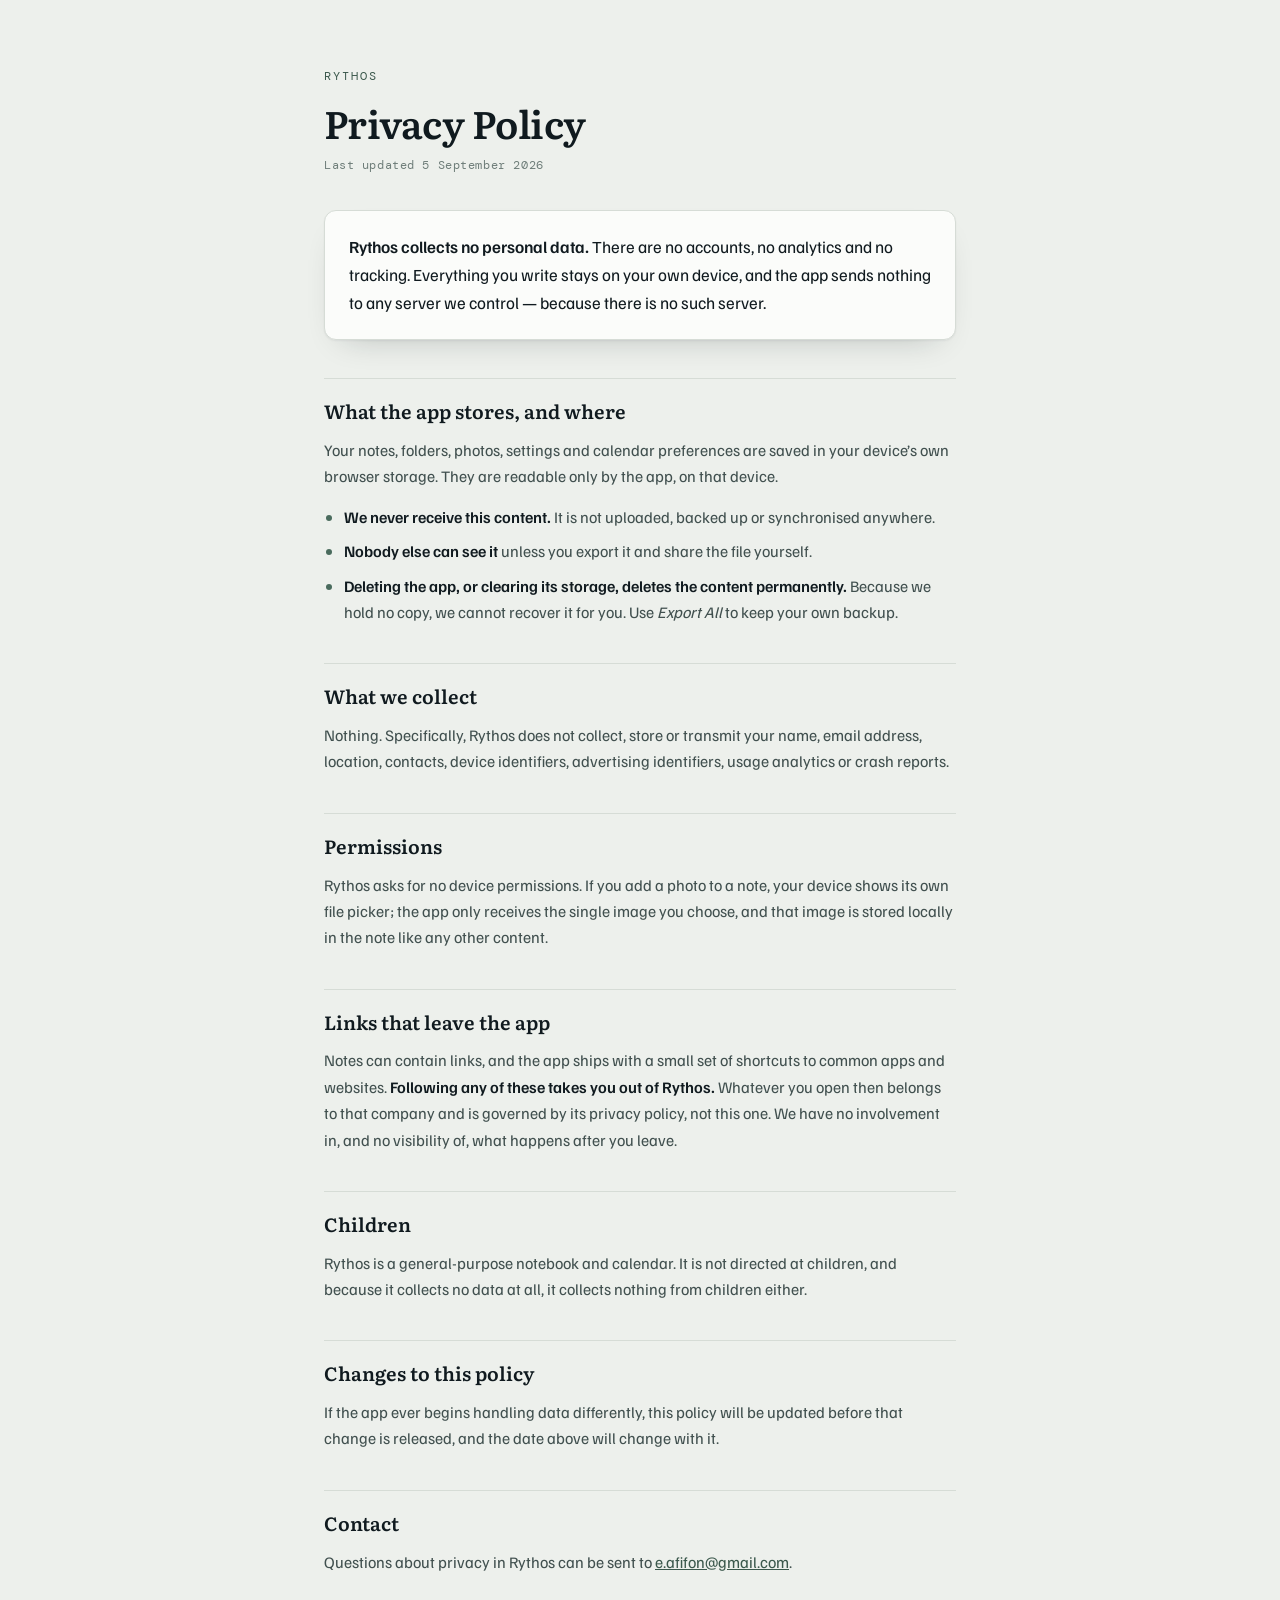
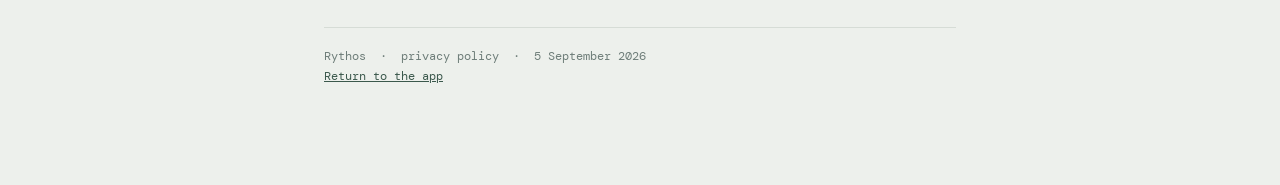
==== privacy.html @ e5c8c30f "Item 7: privacy policy and store screenshots Privacy policy published at /privacy.html, written from" ====
<!DOCTYPE html>
<html lang="en">
<head>
<meta charset="UTF-8">
<meta name="viewport" content="width=device-width, initial-scale=1">
<title>Rythos — Privacy Policy</title>
<meta name="description" content="Privacy policy for Rythos. The app collects no data and transmits nothing to any server.">
<meta name="theme-color" content="#EDF0EC" media="(prefers-color-scheme: light)">
<meta name="theme-color" content="#101A1F" media="(prefers-color-scheme: dark)">
<style>
  @font-face { font-family:'Familjen Grotesk'; src:url('vendor/fonts/familjen-grotesk-var.woff2') format('woff2');
               font-weight:400 700; font-display:swap; }
  @font-face { font-family:'Literata'; src:url('vendor/fonts/literata-var.woff2') format('woff2');
               font-weight:400 700; font-display:swap; }
  @font-face { font-family:'DM Mono'; src:url('vendor/fonts/dm-mono-400.woff2') format('woff2');
               font-weight:400; font-display:swap; }

  :root{
    --paper:#EDF0EC; --sheet:#FBFCFA; --ink:#101A1F; --ink-2:#41504F; --ink-3:#6E7D79;
    --rule:#D6DCD6; --sage:#4A6B5D; --sage-2:#3B584C;
    --shadow:0 1px 2px rgba(16,26,31,.05),0 14px 34px -20px rgba(16,26,31,.30);
  }
  @media (prefers-color-scheme:dark){ :root:not([data-theme="light"]){
    --paper:#0D1417; --sheet:#141D21; --ink:#E6EDE9; --ink-2:#A5B3AE; --ink-3:#7B8B86;
    --rule:#26343A; --sage:#7FB49C; --sage-2:#96C6B0;
    --shadow:0 1px 2px rgba(0,0,0,.34),0 14px 34px -20px rgba(0,0,0,.66);
  }}

  *{box-sizing:border-box}
  body{margin:0;background:var(--paper);color:var(--ink);
       font-family:'Familjen Grotesk',system-ui,sans-serif;font-size:16px;line-height:1.65;
       -webkit-font-smoothing:antialiased}
  .wrap{max-width:720px;margin:0 auto;padding:clamp(28px,6vw,68px) clamp(20px,5vw,44px) 88px}

  .eyebrow{font-family:'DM Mono',monospace;font-size:11.5px;letter-spacing:.17em;
           text-transform:uppercase;color:var(--sage-2);margin:0 0 14px}
  h1{font-family:'Literata',Georgia,serif;font-weight:600;font-size:clamp(1.8rem,5vw,2.4rem);
     line-height:1.15;letter-spacing:-.014em;margin:0 0 12px}
  .updated{font-family:'DM Mono',monospace;font-size:11.5px;color:var(--ink-3);
           letter-spacing:.05em;margin:0 0 34px}

  .headline{background:var(--sheet);border:1px solid var(--rule);border-radius:12px;
            padding:22px 24px;margin:0 0 34px;box-shadow:var(--shadow)}
  .headline p{margin:0;font-size:1.06rem;color:var(--ink)}

  h2{font-family:'Literata',Georgia,serif;font-weight:600;font-size:1.2rem;
     margin:38px 0 10px;padding-top:16px;border-top:1px solid var(--rule)}
  p{margin:0 0 .9em;color:var(--ink-2)}
  p strong,li strong{color:var(--ink);font-weight:600}
  ul{padding-left:0;list-style:none;margin:0 0 1em}
  li{position:relative;padding-left:20px;margin:.5em 0;color:var(--ink-2)}
  li::before{content:"";position:absolute;left:2px;top:.68em;width:6px;height:6px;
             background:var(--sage);border-radius:50%}
  a{color:var(--sage-2)}
  .foot{margin-top:52px;padding-top:18px;border-top:1px solid var(--rule);
        font-family:'DM Mono',monospace;font-size:12px;color:var(--ink-3);line-height:1.7}
</style>
</head>
<body>
<div class="wrap">

<p class="eyebrow">Rythos</p>
<h1>Privacy Policy</h1>
<p class="updated">Last updated 5 September 2026</p>

<div class="headline">
  <p><strong>Rythos collects no personal data.</strong> There are no accounts, no analytics and no tracking. Everything you write stays on your own device, and the app sends nothing to any server we control &mdash; because there is no such server.</p>
</div>

<h2>What the app stores, and where</h2>
<p>Your notes, folders, photos, settings and calendar preferences are saved in your device&rsquo;s own browser storage. They are readable only by the app, on that device.</p>
<ul>
  <li><strong>We never receive this content.</strong> It is not uploaded, backed up or synchronised anywhere.</li>
  <li><strong>Nobody else can see it</strong> unless you export it and share the file yourself.</li>
  <li><strong>Deleting the app, or clearing its storage, deletes the content permanently.</strong> Because we hold no copy, we cannot recover it for you. Use <em>Export All</em> to keep your own backup.</li>
</ul>

<h2>What we collect</h2>
<p>Nothing. Specifically, Rythos does not collect, store or transmit your name, email address, location, contacts, device identifiers, advertising identifiers, usage analytics or crash reports.</p>

<h2>Permissions</h2>
<p>Rythos asks for no device permissions. If you add a photo to a note, your device shows its own file picker; the app only receives the single image you choose, and that image is stored locally in the note like any other content.</p>

<h2>Links that leave the app</h2>
<p>Notes can contain links, and the app ships with a small set of shortcuts to common apps and websites. <strong>Following any of these takes you out of Rythos.</strong> Whatever you open then belongs to that company and is governed by its privacy policy, not this one. We have no involvement in, and no visibility of, what happens after you leave.</p>

<h2>Children</h2>
<p>Rythos is a general-purpose notebook and calendar. It is not directed at children, and because it collects no data at all, it collects nothing from children either.</p>

<h2>Changes to this policy</h2>
<p>If the app ever begins handling data differently, this policy will be updated before that change is released, and the date above will change with it.</p>

<h2>Contact</h2>
<p>Questions about privacy in Rythos can be sent to <a href="mailto:e.afifon@gmail.com">e.afifon@gmail.com</a>.</p>

<p class="foot">
  Rythos &nbsp;&middot;&nbsp; privacy policy &nbsp;&middot;&nbsp; 5 September 2026<br />
  <a href="./">Return to the app</a>
</p>

</div>
</body>
</html>
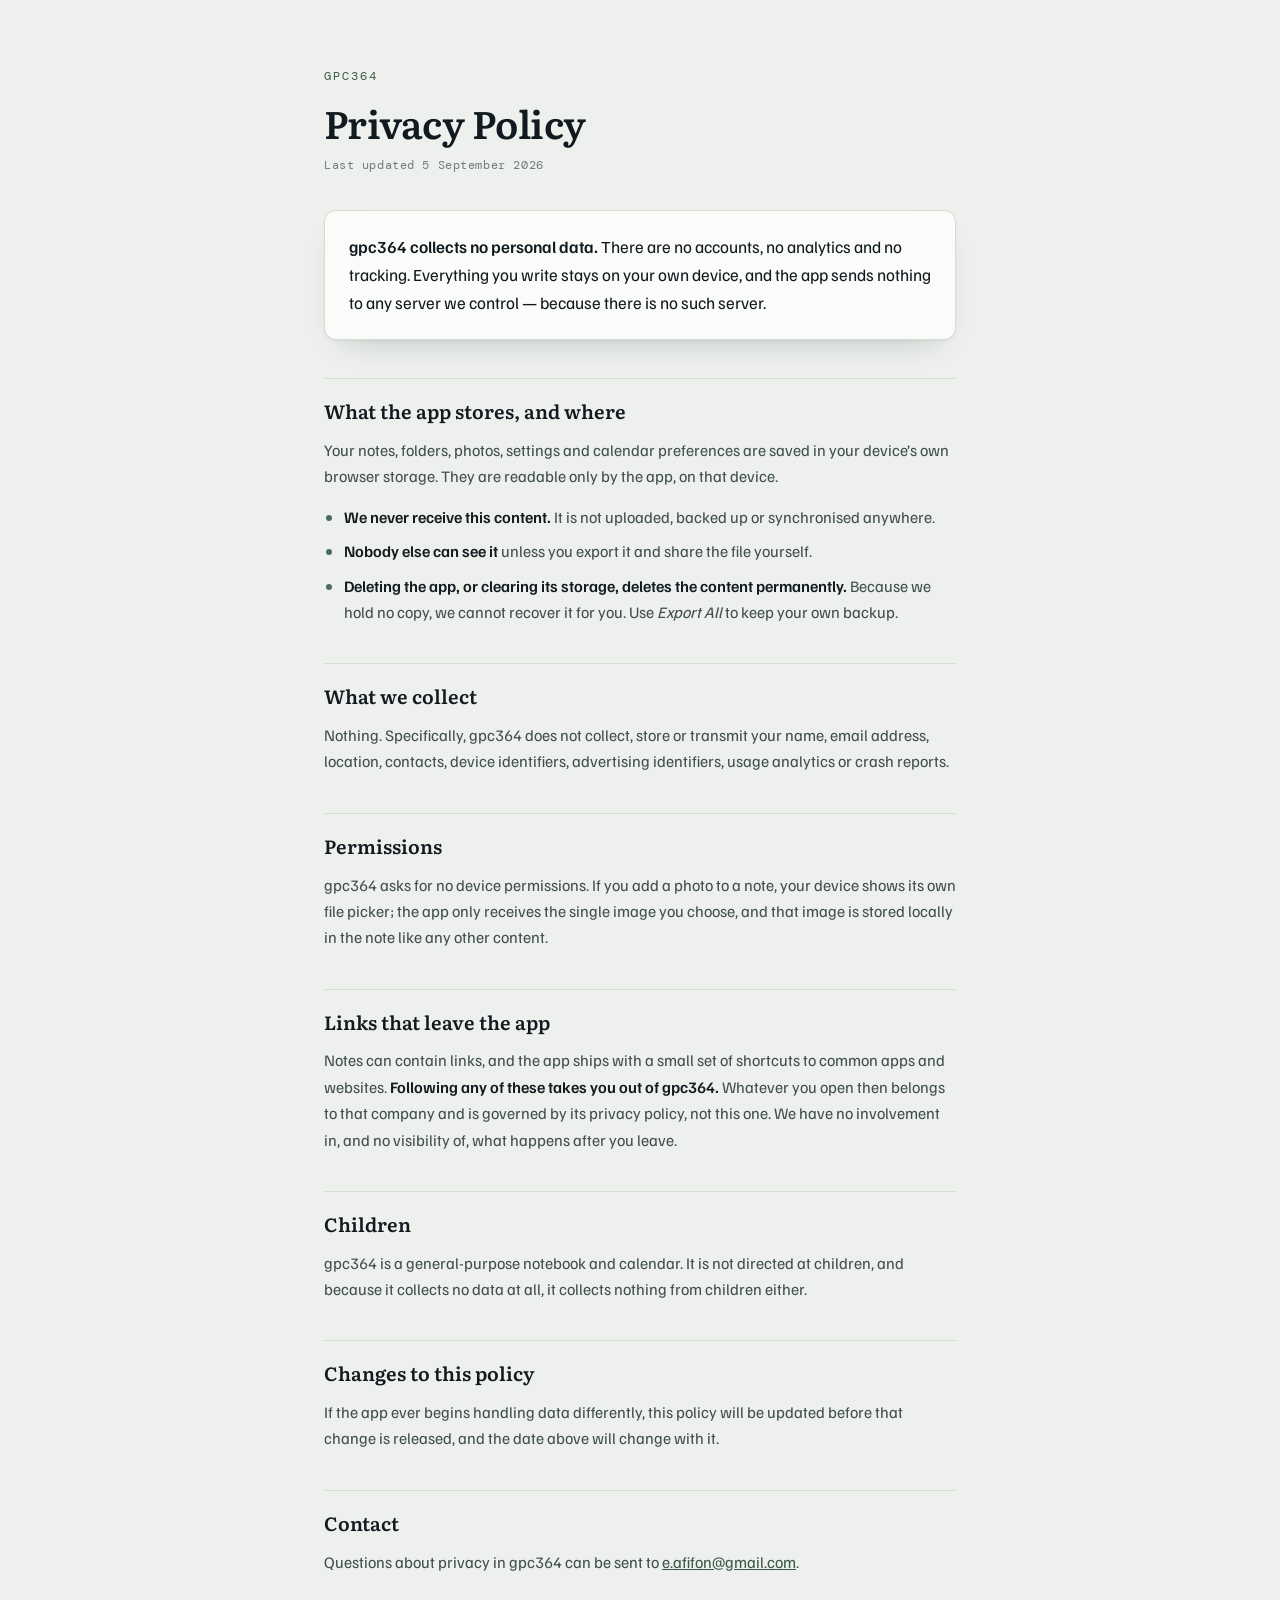
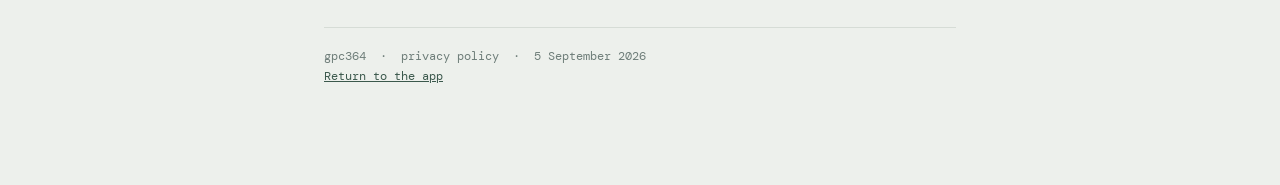
==== commit b23373c5: "Rename the app to gpc364 The name shown to people changes: the page title, the web manifest, the And" ====
--- a/privacy.html
+++ b/privacy.html
@@ -3,8 +3,8 @@
 <head>
 <meta charset="UTF-8">
 <meta name="viewport" content="width=device-width, initial-scale=1">
-<title>Rythos — Privacy Policy</title>
-<meta name="description" content="Privacy policy for Rythos. The app collects no data and transmits nothing to any server.">
+<title>gpc364 — Privacy Policy</title>
+<meta name="description" content="Privacy policy for gpc364. The app collects no data and transmits nothing to any server.">
 <meta name="theme-color" content="#EDF0EC" media="(prefers-color-scheme: light)">
 <meta name="theme-color" content="#101A1F" media="(prefers-color-scheme: dark)">
 <style>
@@ -59,12 +59,12 @@
 <body>
 <div class="wrap">
 
-<p class="eyebrow">Rythos</p>
+<p class="eyebrow">gpc364</p>
 <h1>Privacy Policy</h1>
 <p class="updated">Last updated 5 September 2026</p>
 
 <div class="headline">
-  <p><strong>Rythos collects no personal data.</strong> There are no accounts, no analytics and no tracking. Everything you write stays on your own device, and the app sends nothing to any server we control &mdash; because there is no such server.</p>
+  <p><strong>gpc364 collects no personal data.</strong> There are no accounts, no analytics and no tracking. Everything you write stays on your own device, and the app sends nothing to any server we control &mdash; because there is no such server.</p>
 </div>
 
 <h2>What the app stores, and where</h2>
@@ -76,25 +76,25 @@
 </ul>
 
 <h2>What we collect</h2>
-<p>Nothing. Specifically, Rythos does not collect, store or transmit your name, email address, location, contacts, device identifiers, advertising identifiers, usage analytics or crash reports.</p>
+<p>Nothing. Specifically, gpc364 does not collect, store or transmit your name, email address, location, contacts, device identifiers, advertising identifiers, usage analytics or crash reports.</p>
 
 <h2>Permissions</h2>
-<p>Rythos asks for no device permissions. If you add a photo to a note, your device shows its own file picker; the app only receives the single image you choose, and that image is stored locally in the note like any other content.</p>
+<p>gpc364 asks for no device permissions. If you add a photo to a note, your device shows its own file picker; the app only receives the single image you choose, and that image is stored locally in the note like any other content.</p>
 
 <h2>Links that leave the app</h2>
-<p>Notes can contain links, and the app ships with a small set of shortcuts to common apps and websites. <strong>Following any of these takes you out of Rythos.</strong> Whatever you open then belongs to that company and is governed by its privacy policy, not this one. We have no involvement in, and no visibility of, what happens after you leave.</p>
+<p>Notes can contain links, and the app ships with a small set of shortcuts to common apps and websites. <strong>Following any of these takes you out of gpc364.</strong> Whatever you open then belongs to that company and is governed by its privacy policy, not this one. We have no involvement in, and no visibility of, what happens after you leave.</p>
 
 <h2>Children</h2>
-<p>Rythos is a general-purpose notebook and calendar. It is not directed at children, and because it collects no data at all, it collects nothing from children either.</p>
+<p>gpc364 is a general-purpose notebook and calendar. It is not directed at children, and because it collects no data at all, it collects nothing from children either.</p>
 
 <h2>Changes to this policy</h2>
 <p>If the app ever begins handling data differently, this policy will be updated before that change is released, and the date above will change with it.</p>
 
 <h2>Contact</h2>
-<p>Questions about privacy in Rythos can be sent to <a href="mailto:e.afifon@gmail.com">e.afifon@gmail.com</a>.</p>
+<p>Questions about privacy in gpc364 can be sent to <a href="mailto:e.afifon@gmail.com">e.afifon@gmail.com</a>.</p>
 
 <p class="foot">
-  Rythos &nbsp;&middot;&nbsp; privacy policy &nbsp;&middot;&nbsp; 5 September 2026<br />
+  gpc364 &nbsp;&middot;&nbsp; privacy policy &nbsp;&middot;&nbsp; 5 September 2026<br />
   <a href="./">Return to the app</a>
 </p>
 
